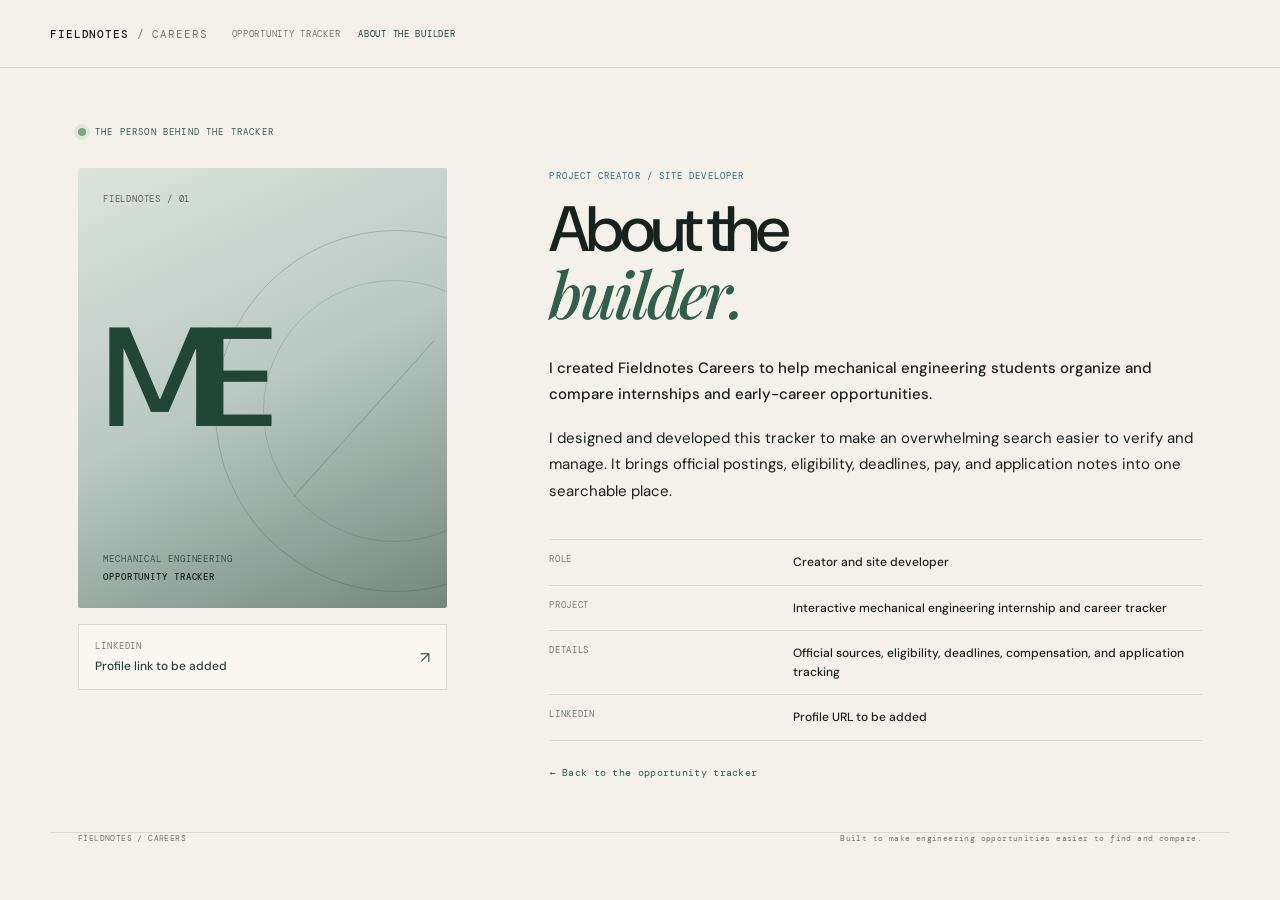
==== profile.html @ 2bf1708a "Add builder profile page" ====
<!doctype html>
<html lang="en">
<head>
  <meta charset="utf-8" />
  <meta name="viewport" content="width=device-width, initial-scale=1" />
  <meta name="theme-color" content="#f4f1ea" />
  <meta name="description" content="About the creator of the Fieldnotes Careers opportunity tracker." />
  <title>About the Builder | Fieldnotes Careers</title>
  <link rel="stylesheet" href="styles.css?v=20261121-profile-page" />
</head>
<body class="profile-page">
  <header class="topbar">
    <a class="brand" href="index.html" aria-label="Return to the opportunity tracker"><span>FIELDNOTES <b>/ CAREERS</b></span></a>
    <nav class="site-nav" aria-label="Main navigation">
      <a href="index.html">OPPORTUNITY TRACKER</a>
      <a href="profile.html" aria-current="page">ABOUT THE BUILDER</a>
    </nav>
  </header>

  <main class="profile-shell">
    <p class="profile-overline"><span class="status-dot"></span> THE PERSON BEHIND THE TRACKER</p>
    <section class="profile-grid" aria-labelledby="profile-title">
      <aside class="profile-side">
        <div class="profile-art" role="img" aria-label="Opportunity-tracker monogram">
          <span class="profile-art-index">FIELDNOTES / 01</span>
          <span class="profile-monogram">ME</span>
          <div class="profile-art-caption">
            <span>MECHANICAL ENGINEERING</span>
            <strong>OPPORTUNITY TRACKER</strong>
          </div>
          <span class="profile-art-orbit" aria-hidden="true"></span>
        </div>
        <div class="profile-link-card">
          <div>
            <span class="profile-label">LINKEDIN</span>
            <strong>Profile link to be added</strong>
          </div>
          <span class="profile-link-arrow" aria-hidden="true">↗</span>
        </div>
      </aside>

      <div class="profile-content">
        <p class="eyebrow">PROJECT CREATOR / SITE DEVELOPER</p>
        <h1 id="profile-title">About the<br /><em>builder.</em></h1>
        <div class="profile-copy">
          <p class="profile-lead">I created Fieldnotes Careers to help mechanical engineering students organize and compare internships and early-career opportunities.</p>
          <p>I designed and developed this tracker to make an overwhelming search easier to verify and manage. It brings official postings, eligibility, deadlines, pay, and application notes into one searchable place.</p>
        </div>

        <div class="profile-facts" aria-label="Profile details">
          <div class="profile-fact"><span>ROLE</span><strong>Creator and site developer</strong></div>
          <div class="profile-fact"><span>PROJECT</span><strong>Interactive mechanical engineering internship and career tracker</strong></div>
          <div class="profile-fact"><span>DETAILS</span><strong>Official sources, eligibility, deadlines, compensation, and application tracking</strong></div>
          <div class="profile-fact"><span>LINKEDIN</span><strong>Profile URL to be added</strong></div>
        </div>

        <a class="profile-return" href="index.html">← Back to the opportunity tracker</a>
      </div>
    </section>
  </main>

  <footer class="profile-footer"><span>FIELDNOTES / CAREERS</span><span>Built to make engineering opportunities easier to find and compare.</span></footer>
</body>
</html>
---- styles.css ----
@import url('https://fonts.googleapis.com/css2?family=DM+Mono:wght@400;500&family=DM+Sans:wght@400;500;600;700&family=Playfair+Display:ital,wght@0,500;0,600;1,500;1,600&display=swap');
:root{--paper:#f4f1ea;--ink:#17211e;--muted:#737d76;--line:#d8d9d1;--green:#315e4d;--green-dark:#214638;--lime:#d8e57a;--orange:#c36f42;--white:#fffefa;--red:#ae493d;--shadow:0 14px 38px rgba(28,45,36,.08)}
*{box-sizing:border-box}html{scroll-behavior:smooth}body{margin:0;background:var(--paper);color:var(--ink);font-family:'DM Sans',sans-serif;font-size:14px;-webkit-font-smoothing:antialiased}button,input,select,textarea{font:inherit}button{cursor:pointer}.topbar{height:68px;border-bottom:1px solid var(--line);display:flex;align-items:center;justify-content:space-between;padding:0 max(28px,calc((100vw - 1180px)/2));background:rgba(244,241,234,.94);position:sticky;top:0;z-index:5;backdrop-filter:blur(12px)}.brand{display:flex;align-items:center;gap:11px;text-decoration:none;color:var(--ink);font:500 11px 'DM Mono',monospace;letter-spacing:.08em}.brand b{color:var(--muted);font-weight:400}.brand-mark{display:grid;place-items:center;width:30px;height:30px;border:1px solid var(--green);color:var(--green);font:500 11px 'DM Mono',monospace;letter-spacing:-.08em}.top-actions{display:flex;align-items:center;gap:11px}.save-state{font:10px 'DM Mono',monospace;color:var(--muted);margin-right:5px}.button{border:1px solid transparent;border-radius:3px;padding:10px 14px;font-size:12px;font-weight:600;transition:.18s ease}.button:hover{transform:translateY(-1px)}.button-primary{background:var(--green);color:#fff}.button-primary:hover{background:var(--green-dark)}.button-quiet{background:transparent;border-color:#c9cec5;color:var(--ink)}.button-quiet:hover,.button-outline:hover{background:#fffefa}.button-outline{background:transparent;border-color:var(--green);color:var(--green)}.shell{max-width:1180px;margin:0 auto;padding:0 22px}.intro{padding:74px 0 42px;max-width:670px}.eyebrow{font:10px 'DM Mono',monospace;letter-spacing:.14em;color:var(--green);text-transform:uppercase}.live-dot{width:7px;height:7px;background:#76a878;display:inline-block;border-radius:50%;margin-right:7px;box-shadow:0 0 0 4px rgba(118,168,120,.13)}h1{font-size:clamp(48px,7vw,76px);line-height:.97;letter-spacing:-.057em;margin:23px 0 18px;font-weight:600}h1 em{font-family:'Playfair Display',serif;color:var(--green);font-weight:500;letter-spacing:-.04em}.intro-copy{font-size:16px;line-height:1.7;color:#5e6962;max-width:470px;margin:0}.intro-meta{margin-top:30px;display:flex;align-items:center;gap:17px;color:var(--muted);font:9px 'DM Mono',monospace;letter-spacing:.08em}.intro-meta b{color:var(--ink);font-weight:500}.meta-divider{width:1px;height:15px;background:var(--line)}.text-button{border:0;background:none;padding:0;color:var(--green);font-size:11px;font-weight:600}.text-button:hover{text-decoration:underline}.stat-strip{display:grid;grid-template-columns:repeat(4,1fr);border:1px solid var(--line);border-radius:4px;background:rgba(255,254,250,.45);margin:0 0 74px}.stat-strip>div{padding:21px 24px;border-right:1px solid var(--line);display:grid;grid-template-columns:auto 1fr;align-items:center;column-gap:12px}.stat-strip>div:last-child{border:0}.stat-label{grid-column:1/-1;font:9px 'DM Mono',monospace;color:var(--muted);letter-spacing:.12em}.stat-strip strong{font-size:27px;letter-spacing:-.05em;margin-top:5px;font-weight:600}.stat-note{font-size:10px;color:var(--muted);align-self:end;padding-bottom:5px}.section-heading{display:flex;align-items:end;justify-content:space-between;margin-bottom:24px}.section-heading h2,.watch-card h2,.notes-card h2{font-size:27px;letter-spacing:-.045em;margin:6px 0 0;font-weight:600}.heading-note{font:9px 'DM Mono',monospace;color:var(--muted);display:flex;gap:8px;align-items:center}.key-dot{width:7px;height:7px;border-radius:50%;display:inline-block;margin-left:10px}.key-dot:first-child{margin-left:0}.key-verified{background:var(--green)}.key-watch{background:var(--orange)}.season-tabs{height:53px;border-bottom:1px solid var(--ink);display:flex;align-items:stretch;gap:32px}.season-tab{border:0;background:transparent;color:#818a82;padding:0 3px;position:relative;font-size:13px;font-weight:600}.season-tab>span{font:9px 'DM Mono',monospace;color:#a1aaa1;margin-right:9px}.season-tab small{font:10px 'DM Mono',monospace;display:inline-grid;place-items:center;width:20px;height:20px;background:#e7e7df;border-radius:50%;margin-left:8px}.season-tab.active{color:var(--ink)}.season-tab.active:after{content:'';position:absolute;height:3px;bottom:-1px;left:0;right:0;background:var(--green)}.season-tab.active>span{color:var(--green)}.tab-spacer{flex:1}.compare-toggle{align-self:center;border:1px solid var(--line);background:transparent;padding:7px 10px;border-radius:3px;color:var(--ink);font-size:11px}.compare-toggle span{display:inline-grid;place-items:center;width:17px;height:17px;background:var(--green);color:white;border-radius:50%;font:10px 'DM Mono',monospace;margin-left:5px}.filter-panel{padding:16px 0 13px;border-bottom:1px solid var(--line)}.filter-main{display:grid;grid-template-columns:1.15fr .76fr .95fr .95fr .8fr;gap:9px}.search-box,.select-wrap{height:45px;background:var(--white);border:1px solid var(--line);border-radius:3px}.search-box{display:flex;align-items:center;padding:0 12px;gap:9px}.search-box>span{font-size:23px;color:var(--muted)}.search-box input{border:0;outline:0;background:transparent;width:100%;font-size:12px}.select-wrap{display:flex;flex-direction:column;justify-content:center;padding:4px 10px 2px}.select-wrap span{font:8px 'DM Mono',monospace;color:var(--muted);letter-spacing:.08em}.select-wrap select{border:0;background:transparent;color:var(--ink);outline:none;font-size:11px;padding:3px 0}.filter-bottom{display:flex;align-items:center;gap:20px;padding-top:14px}.check-label{display:inline-flex;align-items:center;gap:7px;font-size:10px;color:#5e6962;white-space:nowrap;cursor:pointer}.check-label input{position:absolute;opacity:0;width:1px;height:1px}.check-custom{width:14px;height:14px;border:1px solid #aab2a8;background:var(--white);border-radius:2px;position:relative}.check-label input:checked+.check-custom{background:var(--green);border-color:var(--green)}.check-label input:checked+.check-custom:after{content:'✓';position:absolute;color:#fff;font-size:10px;left:2px;top:-1px}.check-label input:focus-visible+.check-custom{outline:2px solid var(--lime)}.reset-button{margin-left:auto;color:var(--muted)}.saved-button{white-space:nowrap}.saved-search-wrap select{border:0;background:transparent;color:var(--green);font-size:10px;font-weight:600;max-width:140px;outline:none}.board-caption{display:flex;justify-content:space-between;padding:18px 0 10px;color:var(--muted);font:9px 'DM Mono',monospace;letter-spacing:.08em}.board-caption span:first-child{color:var(--ink)}.location-hint{padding:9px 11px;margin-bottom:10px;background:#e9eee7;border-left:2px solid var(--green);color:#58665d;font-size:10px;line-height:1.5}.location-hint button{border:0;background:none;color:var(--green);font-weight:700;text-decoration:underline;margin-left:4px;padding:0}.role-list{display:grid;gap:9px}.role-card{background:var(--white);border:1px solid var(--line);border-radius:4px;display:grid;grid-template-columns:38px minmax(220px,1.35fr) minmax(130px,.75fr) minmax(125px,.7fr) 95px 105px;align-items:center;gap:18px;padding:17px 18px;transition:.18s;position:relative}.role-card:hover{box-shadow:var(--shadow);border-color:#b6c2b7;transform:translateY(-1px)}.role-card.watch-card-row{border-left:3px solid var(--orange)}.role-card.verified-card{border-left:3px solid var(--green)}.compare-check{width:16px;height:16px;accent-color:var(--green)}.role-main{min-width:0}.card-eyebrow{display:flex;gap:8px;align-items:center;margin-bottom:5px;font:8px 'DM Mono',monospace;letter-spacing:.1em;color:var(--muted);text-transform:uppercase}.agency-name{color:var(--green);font-size:10px;font-weight:700;letter-spacing:.06em}.role-title{color:var(--ink);font-size:14px;font-weight:700;line-height:1.35}.role-title a{color:inherit;text-decoration:none}.role-title a:hover{color:var(--green);text-decoration:underline}.role-sub{color:var(--muted);font-size:10px;margin-top:4px;line-height:1.4}.role-cell-label{display:block;font:8px 'DM Mono',monospace;letter-spacing:.1em;color:#8b948b;margin-bottom:6px}.role-cell-value{font-size:10px;line-height:1.45;color:#49554d}.deadline-value{font-size:11px;font-weight:600}.deadline-none{color:#9aa198;font-weight:400}.status-pill{display:inline-block;border-radius:12px;background:#e9eee7;color:var(--green-dark);padding:5px 8px;font:9px 'DM Mono',monospace;white-space:nowrap}.status-Closed{background:#eeeeeb;color:#777}.status-Applied,.status-Interviewing,.status-Offer{background:#e7ecf8;color:#435589}.status-To-review{background:#f1eee4;color:#806a2c}.card-tags{display:flex;flex-wrap:wrap;gap:5px;margin-top:8px}.tag{border-radius:2px;padding:3px 5px;font:8px 'DM Mono',monospace;background:#eff0eb;color:#68736b}.tag.new{background:#fbe9db;color:#a45530}.tag.soon{background:#f9e5e1;color:#a9473d}.tag.watch{background:#faeee7;color:#a45633}.tag.verified{background:#e3eee5;color:var(--green)}.card-actions{display:flex;align-items:center;justify-content:flex-end;gap:8px}.mini-button{border:1px solid var(--line);background:transparent;border-radius:3px;width:29px;height:29px;color:#657168;font-size:12px}.mini-button:hover{border-color:var(--green);color:var(--green);background:#f2f5ef}.empty-state{text-align:center;padding:58px 15px;background:rgba(255,254,250,.5);border:1px dashed var(--line);margin-top:12px}.empty-state h3{margin:10px 0 6px;font-size:17px}.empty-state p{color:var(--muted);font-size:12px}.empty-icon{font-size:30px;color:var(--green)}.hidden{display:none!important}.bottom-grid{display:grid;grid-template-columns:1.15fr .85fr;gap:12px;margin:77px 0 50px}.watch-card,.notes-card{border:1px solid var(--line);border-radius:4px;padding:24px;background:#ebece4}.notes-card{background:#e7ebe3}.watch-card h2,.notes-card h2{font-size:21px}.watch-card>p,.notes-card>p{color:#69736c;font-size:11px;line-height:1.6;max-width:440px}.agency-links{margin-top:19px;display:grid;grid-template-columns:repeat(3,1fr);gap:9px}.agency-links a{background:rgba(255,254,250,.75);border:1px solid #d6d9d1;border-radius:3px;padding:12px;display:grid;grid-template-columns:30px 1fr 12px;align-items:center;gap:8px;color:var(--ink);text-decoration:none}.agency-links a:hover{border-color:var(--green);transform:translateY(-1px)}.agency-symbol{width:27px;height:27px;background:var(--green);color:#fff;border-radius:2px;display:grid;place-items:center;font:10px 'DM Mono',monospace}.agency-links b{display:block;font-size:10px}.agency-links small{display:block;color:var(--muted);font-size:9px;line-height:1.4;margin-top:3px}.arrow{color:var(--green)}.notes-card .button{margin-top:7px}.notes-card .small-note{font-size:9px;margin-top:17px}footer{border-top:1px solid var(--line);display:flex;justify-content:space-between;padding:18px 0 28px;font:8px 'DM Mono',monospace;letter-spacing:.08em;color:#899188}.modal{border:1px solid var(--line);border-radius:5px;padding:0;width:min(720px,calc(100% - 24px));max-height:90vh;background:var(--paper);color:var(--ink);box-shadow:0 22px 70px rgba(12,32,22,.25)}.modal::backdrop{background:rgba(17,31,25,.48);backdrop-filter:blur(3px)}.modal form{padding:24px}.modal-head{display:flex;align-items:start;justify-content:space-between;border-bottom:1px solid var(--line);padding-bottom:16px;margin-bottom:18px}.modal-head h2{margin:5px 0 0;font-size:24px;letter-spacing:-.04em}.icon-button{border:1px solid var(--line);background:transparent;border-radius:50%;width:31px;height:31px;font-size:21px;line-height:1;color:var(--muted)}.form-grid{display:grid;grid-template-columns:1fr 1fr;gap:13px}.form-grid>label,.source-box>label{display:flex;flex-direction:column;gap:6px;font-size:10px;font-weight:600;color:#57645a}.form-grid input,.form-grid select,.form-grid textarea,.source-box input,.source-box select{width:100%;border:1px solid var(--line);border-radius:3px;background:var(--white);padding:9px;color:var(--ink);font-size:11px;outline:none}.form-grid input:focus,.form-grid select:focus,.form-grid textarea:focus,.source-box input:focus,.source-box select:focus{border-color:var(--green);box-shadow:0 0 0 2px rgba(49,94,77,.1)}.span-2{grid-column:span 2}.source-box{border:1px solid var(--line);padding:12px;background:#eeeee7;border-radius:3px;display:grid;gap:11px}.source-box-title{font:9px 'DM Mono',monospace;letter-spacing:.12em;color:var(--green)}.compact{gap:10px}.form-check{margin-top:1px}.form-hint{margin:0;font-size:9px;color:var(--muted);line-height:1.5}.modal-actions{display:flex;align-items:center;margin-top:20px;padding-top:15px;border-top:1px solid var(--line);gap:9px}.modal-spacer{flex:1}.danger{color:var(--red)}.compare-modal{padding:24px;width:min(850px,calc(100% - 24px))}.compare-modal .modal-head{margin-bottom:15px}.compare-table{border-collapse:collapse;width:100%;background:var(--white);font-size:11px}.compare-table th,.compare-table td{border:1px solid var(--line);padding:12px;vertical-align:top;text-align:left;min-width:145px}.compare-table th:first-child,.compare-table td:first-child{min-width:120px;background:#eeeee7;color:#627067;font:9px 'DM Mono',monospace;text-transform:uppercase;letter-spacing:.06em}.compare-table th{font-size:12px;color:var(--ink)}.compare-table td{line-height:1.5}.compare-empty{padding:28px;text-align:center;color:var(--muted);font-size:12px}.toast{position:fixed;left:50%;bottom:25px;transform:translate(-50%,15px);opacity:0;background:var(--ink);color:#fff;padding:11px 16px;border-radius:3px;font-size:11px;z-index:20;transition:.2s;pointer-events:none}.toast.show{opacity:1;transform:translate(-50%,0)}
@media(max-width:950px){.filter-main{grid-template-columns:1.2fr 1fr 1fr}.role-card{grid-template-columns:28px minmax(185px,1.3fr) minmax(115px,.8fr) minmax(110px,.7fr) 90px}.role-card .fit-cell{display:none}.filter-bottom{gap:13px;flex-wrap:wrap}.reset-button{margin-left:0}.agency-links{grid-template-columns:1fr}.agency-links a{max-width:none}}
@media(max-width:700px){.topbar{height:60px;padding:0 15px}.top-actions{gap:7px}.save-state{display:none}.button{padding:9px 10px;font-size:10px}.shell{padding:0 15px}.intro{padding:48px 0 31px}h1{font-size:54px}.intro-copy{font-size:14px}.intro-meta{flex-wrap:wrap;gap:11px}.stat-strip{margin-bottom:48px;grid-template-columns:1fr 1fr}.stat-strip>div{padding:15px}.stat-strip>div:nth-child(2){border-right:0}.stat-strip>div:nth-child(-n+2){border-bottom:1px solid var(--line)}.stat-strip strong{font-size:23px}.stat-note{font-size:9px}.section-heading{align-items:start;flex-direction:column;gap:12px}.section-heading h2{font-size:24px}.season-tabs{gap:15px}.season-tab{font-size:11px}.season-tab>span{margin-right:4px}.season-tab small{margin-left:3px}.compare-toggle{font-size:10px;padding:6px}.filter-main{grid-template-columns:1fr 1fr}.search-box{grid-column:1/-1}.filter-bottom{gap:11px}.check-label{font-size:9px}.saved-search-wrap{width:100%;margin-top:3px}.saved-search-wrap select{max-width:100%;width:100%;padding:6px 0;border-top:1px solid var(--line)}.role-card{grid-template-columns:22px 1fr 35px;gap:8px;padding:14px 11px}.role-card .role-main{grid-column:2}.role-card .deadline-cell,.role-card .status-cell{grid-column:2}.role-card .status-cell{grid-row:auto}.role-card .card-actions{grid-column:3;grid-row:1;align-self:start}.role-card .loc-cell{display:none}.role-card .fit-cell{display:block;grid-column:2}.card-actions{flex-direction:column}.card-actions .mini-button{width:28px;height:27px}.role-cell-label{display:inline;margin-right:6px}.role-cell-value{display:inline}.role-card .deadline-value{font-size:10px}.bottom-grid{grid-template-columns:1fr;margin:50px 0 35px}.watch-card,.notes-card{padding:20px}.agency-links{grid-template-columns:1fr}footer{flex-direction:column;gap:8px;font-size:7px}.modal form,.compare-modal{padding:17px}.form-grid{grid-template-columns:1fr;gap:11px}.span-2{grid-column:span 1}.source-box{grid-column:span 1}.compact{grid-template-columns:1fr}.compare-modal{overflow:auto}.compare-table{min-width:560px}}

/* Career board pagination */
.pagination{display:flex;align-items:center;justify-content:space-between;gap:16px;border-top:1px solid var(--line);padding:16px 0;color:var(--muted);font:10px 'DM Mono',monospace;letter-spacing:.04em}.pagination label{display:flex;align-items:center;gap:7px}.pagination select{padding:7px 24px 7px 9px;border:1px solid var(--line);border-radius:3px;background:transparent;color:var(--ink);font:11px 'DM Sans',sans-serif}.page-controls{display:flex;align-items:center;gap:9px}.page-controls .button{padding:7px 10px;font-size:10px}.page-controls .button:disabled{opacity:.45;cursor:not-allowed;transform:none}.season-tabs{flex-wrap:wrap}@media(max-width:600px){.pagination{align-items:flex-start;flex-direction:column}.page-controls{width:100%;justify-content:space-between}.season-tabs{gap:12px}}

.eligibility-alert{margin-top:9px;padding:8px 9px;border:1px solid #d9a6a0;border-left:3px solid #ad3c32;border-radius:3px;background:#fff0ed;color:#96372f;font-size:10px;font-weight:600;line-height:1.5;overflow-wrap:anywhere}


.salary-summary{display:flex;align-items:baseline;gap:8px;flex-wrap:wrap;margin-top:8px;padding:5px 7px;border-left:2px solid var(--green);background:rgba(49,94,77,.055)}.salary-label{font:9px 'DM Mono',monospace;letter-spacing:.08em;color:var(--muted)}.salary-summary strong{font-size:12px;font-weight:700;color:var(--green-dark);overflow-wrap:anywhere}.salary-source{font-size:9px;color:var(--muted)}

/* Builder profile page */
.site-nav{display:flex;align-items:center;gap:18px;flex:1;margin:0 24px}.site-nav a{color:var(--muted);font:9px 'DM Mono',monospace;letter-spacing:.08em;text-decoration:none;white-space:nowrap}.site-nav a:hover,.site-nav a[aria-current="page"]{color:var(--green-dark)}
.profile-shell{max-width:1180px;margin:0 auto;padding:58px 28px 52px}.profile-overline{display:flex;align-items:center;gap:9px;margin:0 0 30px;color:var(--green);font:9px 'DM Mono',monospace;letter-spacing:.13em}.profile-overline .status-dot{width:8px;height:8px;border-radius:50%;background:#76a77d;box-shadow:0 0 0 4px rgba(118,167,125,.14)}
.profile-grid{display:grid;grid-template-columns:minmax(260px,.82fr) minmax(0,1.45fr);gap:clamp(40px,8vw,105px);align-items:start}.profile-side{display:grid;gap:16px}.profile-art{min-height:440px;position:relative;overflow:hidden;display:flex;flex-direction:column;justify-content:space-between;padding:25px;background:linear-gradient(155deg,#dce4df 0%,#b9c8c3 49%,#73877e 100%);color:var(--ink);border-radius:2px}.profile-art:before{content:"";position:absolute;width:360px;height:360px;border:1px solid rgba(23,33,30,.19);border-radius:50%;right:-130px;top:62px}.profile-art:after{content:"";position:absolute;width:260px;height:260px;border:1px solid rgba(23,33,30,.14);border-radius:50%;right:-78px;top:112px}.profile-art-index{z-index:1;font:9px 'DM Mono',monospace;letter-spacing:.09em;color:rgba(23,33,30,.65)}.profile-monogram{z-index:1;font:500 clamp(78px,11vw,142px) 'DM Sans',sans-serif;letter-spacing:-.1em;color:var(--green-dark);line-height:.85}.profile-art-caption{z-index:1;display:grid;gap:6px;font:9px 'DM Mono',monospace;letter-spacing:.1em}.profile-art-caption span{color:rgba(23,33,30,.65)}.profile-art-caption strong{font-weight:500}.profile-art-orbit{position:absolute;width:210px;height:1px;background:rgba(23,33,30,.2);right:-22px;top:250px;transform:rotate(-48deg)}.profile-link-card{display:flex;align-items:center;justify-content:space-between;gap:14px;padding:15px 16px;border:1px solid var(--line);background:rgba(255,254,250,.55)}.profile-link-card>div{display:grid;gap:6px}.profile-label{font:9px 'DM Mono',monospace;letter-spacing:.1em;color:var(--muted)}.profile-link-card strong{font-size:12px;font-weight:500;color:var(--green-dark)}.profile-link-arrow{font-size:16px;color:var(--green)}
.profile-content{padding-top:2px}.profile-content .eyebrow{margin:0 0 16px;color:var(--blue,#2b6b84);font:9px 'DM Mono',monospace;letter-spacing:.12em}.profile-content h1{margin:0 0 25px;font-size:clamp(43px,5vw,68px);font-weight:500;line-height:.99;letter-spacing:-.065em}.profile-content h1 em{font-family:'Playfair Display',serif;font-weight:500;color:var(--green);letter-spacing:-.045em}.profile-copy{max-width:690px;color:var(--ink);font-size:15px;line-height:1.75}.profile-copy p{margin:0 0 18px}.profile-copy .profile-lead{font-weight:500}.profile-copy .profile-muted{color:var(--muted)}
.profile-facts{margin-top:35px;border-top:1px solid var(--line)}.profile-fact{display:grid;grid-template-columns:minmax(95px,.55fr) 1fr;gap:18px;padding:13px 0;border-bottom:1px solid var(--line);align-items:start}.profile-fact span{font:9px 'DM Mono',monospace;letter-spacing:.07em;color:var(--muted)}.profile-fact strong{font-size:12px;line-height:1.55;font-weight:500;color:var(--ink)}.profile-return{display:inline-block;margin-top:25px;color:var(--green);font:10px 'DM Mono',monospace;letter-spacing:.03em;text-decoration:none}.profile-return:hover{text-decoration:underline}.profile-footer{max-width:1180px;margin:0 auto;padding:0 28px 26px;display:flex;justify-content:space-between;gap:16px;color:var(--muted);font:8px 'DM Mono',monospace;letter-spacing:.05em}
@media(max-width:950px){.profile-grid{grid-template-columns:minmax(230px,.8fr) minmax(0,1.2fr);gap:38px}.profile-art{min-height:380px}.site-nav{gap:12px;margin:0 14px}}
@media(max-width:700px){.topbar{height:auto;min-height:60px;padding:9px 15px;flex-wrap:wrap;row-gap:8px}.site-nav{order:3;flex-basis:100%;margin:0;padding-top:7px;border-top:1px solid var(--line);justify-content:flex-end}.site-nav a{font-size:8px}.profile-shell{padding:38px 15px 35px}.profile-grid{grid-template-columns:1fr;gap:34px}.profile-art{min-height:280px}.profile-monogram{font-size:92px}.profile-content h1{font-size:49px}.profile-copy{font-size:14px}.profile-facts{margin-top:27px}.profile-fact{grid-template-columns:88px 1fr;gap:12px}.profile-footer{padding:0 15px 22px;flex-direction:column;gap:7px}.profile-overline{margin-bottom:21px}}
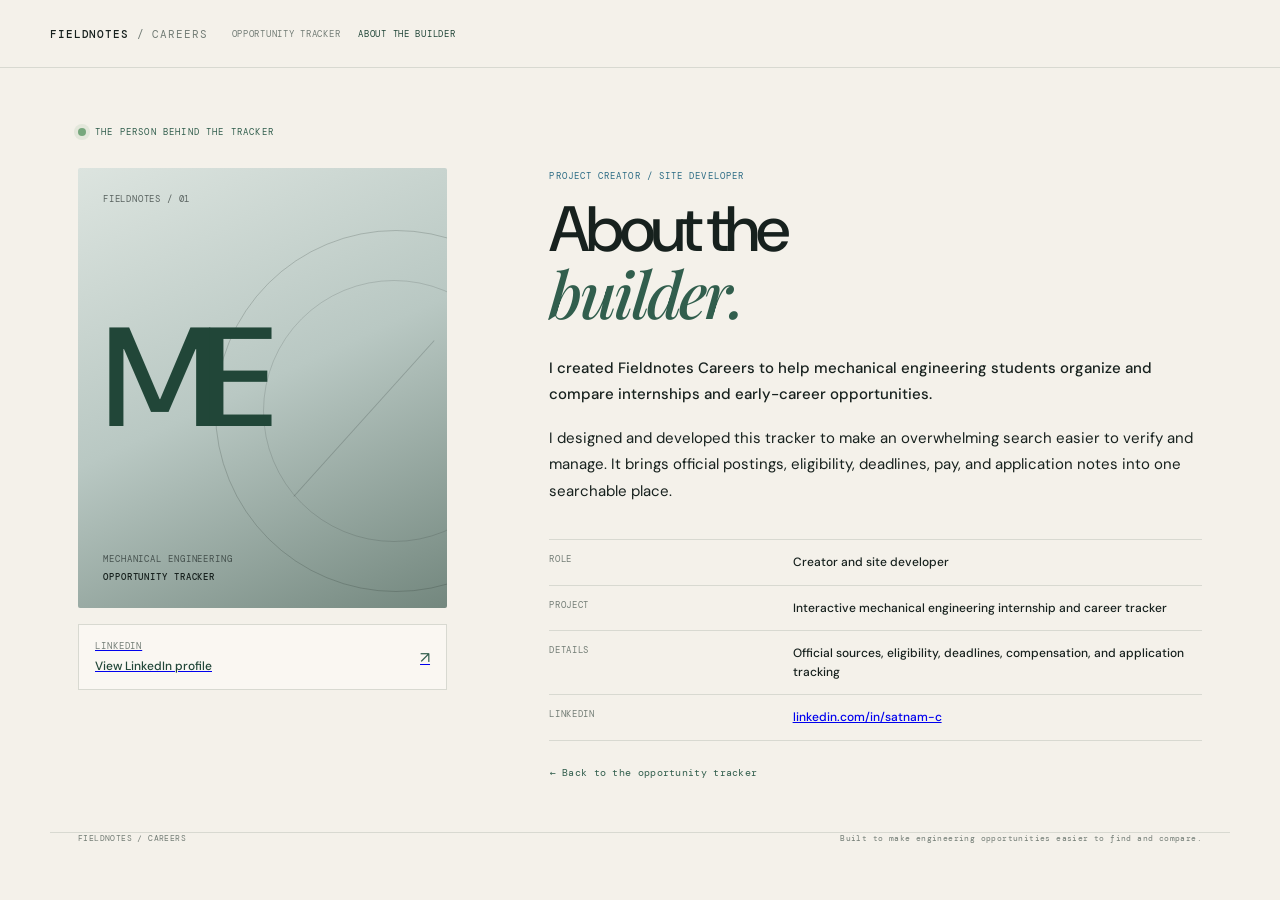
==== commit 34c97d20: "Add builder LinkedIn profile link" ====
--- a/profile.html
+++ b/profile.html
@@ -30,13 +30,13 @@
           </div>
           <span class="profile-art-orbit" aria-hidden="true"></span>
         </div>
-        <div class="profile-link-card">
+        <a class="profile-link-card" href="https://www.linkedin.com/in/satnam-c/" target="_blank" rel="noopener noreferrer">
           <div>
             <span class="profile-label">LINKEDIN</span>
-            <strong>Profile link to be added</strong>
+            <strong>View LinkedIn profile</strong>
           </div>
           <span class="profile-link-arrow" aria-hidden="true">↗</span>
-        </div>
+        </a>
       </aside>
 
       <div class="profile-content">
@@ -51,7 +51,7 @@
           <div class="profile-fact"><span>ROLE</span><strong>Creator and site developer</strong></div>
           <div class="profile-fact"><span>PROJECT</span><strong>Interactive mechanical engineering internship and career tracker</strong></div>
           <div class="profile-fact"><span>DETAILS</span><strong>Official sources, eligibility, deadlines, compensation, and application tracking</strong></div>
-          <div class="profile-fact"><span>LINKEDIN</span><strong>Profile URL to be added</strong></div>
+          <div class="profile-fact"><span>LINKEDIN</span><strong><a href="https://www.linkedin.com/in/satnam-c/" target="_blank" rel="noopener noreferrer">linkedin.com/in/satnam-c</a></strong></div>
         </div>
 
         <a class="profile-return" href="index.html">← Back to the opportunity tracker</a>
